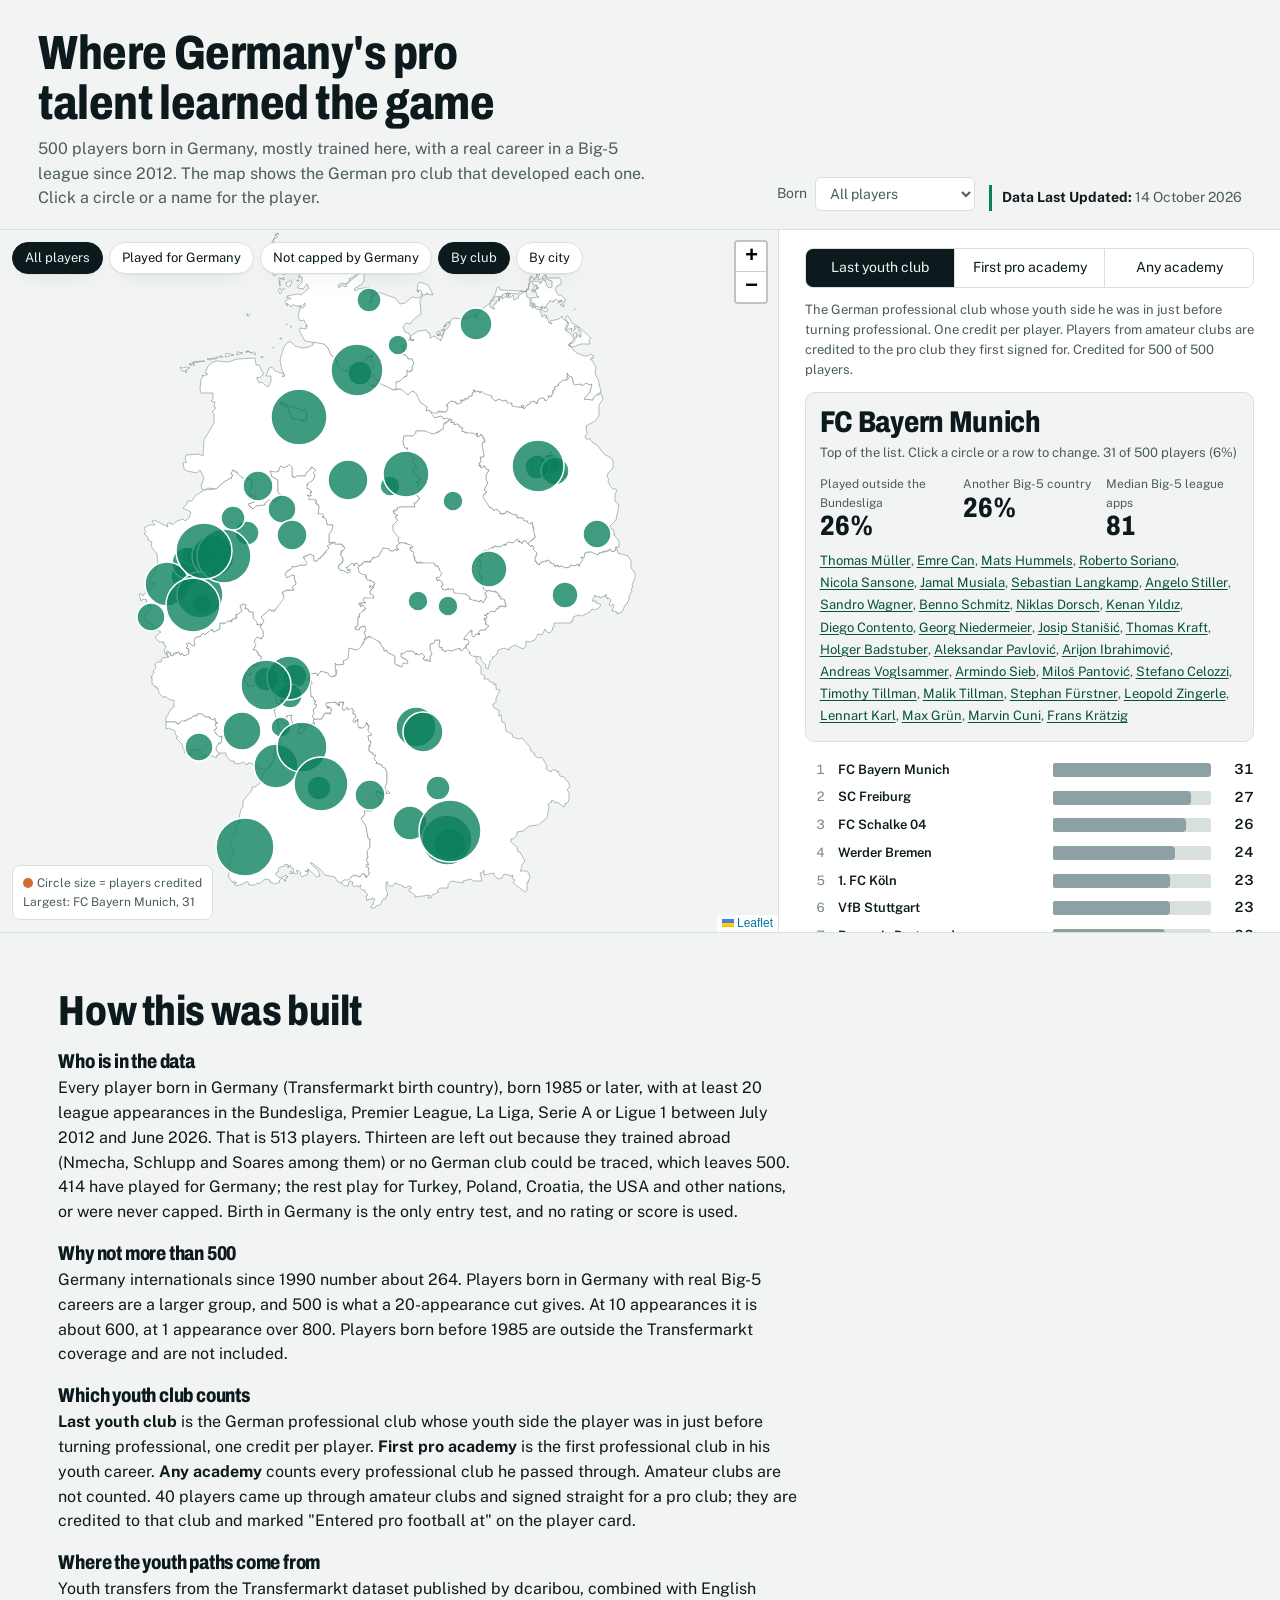
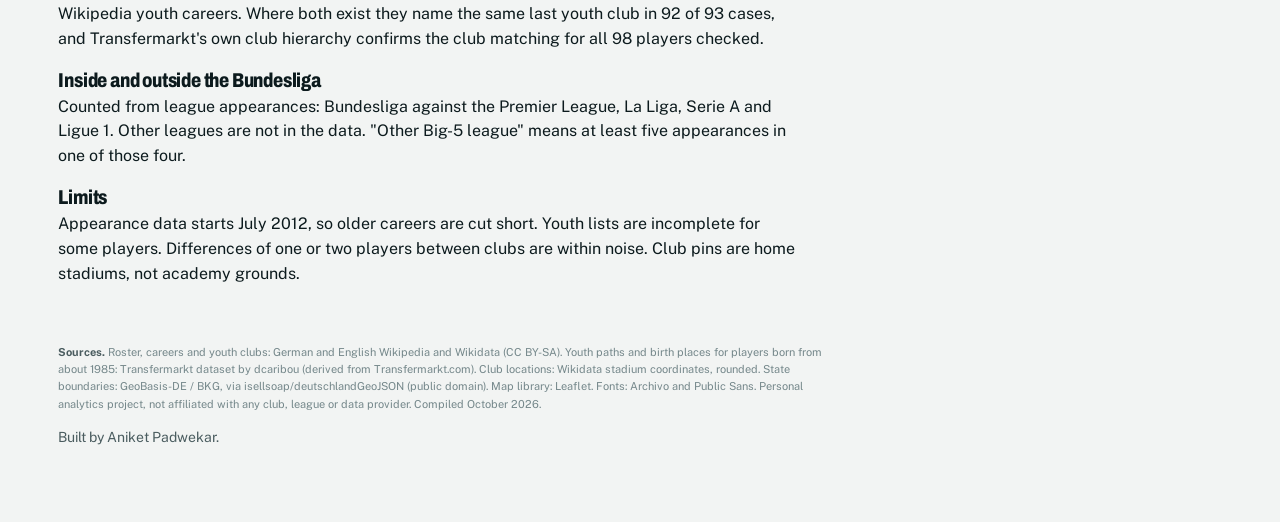
==== germany/index.html @ 5608fee8 "Add files via upload" ====
<!doctype html>
<html lang="en"><head><meta charset="utf-8"><meta name="viewport" content="width=device-width,initial-scale=1">
<title>Where Germany's pro talent learned the game</title>
<meta name="description" content="Which German clubs and cities developed the players born in Germany who built careers in Europe's top leagues? Every club, every player, on one map.">
<link rel="preconnect" href="https://fonts.googleapis.com"><link rel="preconnect" href="https://fonts.gstatic.com" crossorigin>
<link rel="stylesheet" href="https://fonts.googleapis.com/css2?family=Archivo:wdth,wght@62..125,700..900&family=Public+Sans:wght@400;600;700&display=swap">
<link rel="stylesheet" href="vendor/leaflet.css">
<link rel="stylesheet" href="assets/style.css?v=2"></head>
<body>
<header class="top">
 <div><h1>Where Germany's pro talent learned the game</h1>
 <p id="lede"></p></div>
 <div class="tools">
  <label>Born <select id="era" aria-label="Birth years"><option value="all">All players</option><option value="85">Born 1985 to 1989</option><option value="90">Born 1990 to 1994</option><option value="95">Born 1995 to 1999</option><option value="00">Born 2000 or later</option></select></label>
  <p class="stamp"><b>Data Last Updated:</b> <span id="updated"></span></p>
 </div>
</header>

<section class="stage" aria-label="Map and academy ranking">
 <div class="mapwrap">
  <div class="mapbar" role="group" aria-label="Map options">
   <button class="chip" data-grp="all" aria-pressed="true" type="button">All players</button>
   <button class="chip" data-grp="de" aria-pressed="false" type="button">Played for Germany</button>
   <button class="chip" data-grp="oth" aria-pressed="false" type="button">Not capped by Germany</button>
   <button class="chip" data-view="club" aria-pressed="true" type="button">By club</button>
   <button class="chip" data-view="city" aria-pressed="false" type="button">By city</button>
  </div>
  <div id="map" role="application" aria-label="Interactive map of German youth academies"></div>
  <div class="maplegend" id="legend"></div>
 </div>
 <aside class="side">
  <div class="seg" id="measure" role="group" aria-label="Which youth club counts">
   <button data-m="last" aria-pressed="true" type="button">Last youth club</button>
   <button data-m="first" aria-pressed="false" type="button">First pro academy</button>
   <button data-m="any" aria-pressed="false" type="button">Any academy</button>
  </div>
  <p class="hint" id="mhint"></p>
  <div id="dossier"></div>
  <ol class="rank" id="rank"></ol>
  <button class="more" id="moreBtn" type="button" hidden>Show all</button>
 </aside>
</section>

<main>
 <section class="ch" id="method"><h2>How this was built</h2>
  <div class="method">
  <h3>Who is in the data</h3><p>Every player born in Germany (Transfermarkt birth country), born 1985 or later, with at least 20 league appearances in the Bundesliga, Premier League, La Liga, Serie A or Ligue 1 between July 2012 and June 2026. That is 513 players. Thirteen are left out because they trained abroad (Nmecha, Schlupp and Soares among them) or no German club could be traced, which leaves 500. 414 have played for Germany; the rest play for Turkey, Poland, Croatia, the USA and other nations, or were never capped. Birth in Germany is the only entry test, and no rating or score is used.</p>
  <h3>Why not more than 500</h3><p>Germany internationals since 1990 number about 264. Players born in Germany with real Big-5 careers are a larger group, and 500 is what a 20-appearance cut gives. At 10 appearances it is about 600, at 1 appearance over 800. Players born before 1985 are outside the Transfermarkt coverage and are not included.</p>
  <h3>Which youth club counts</h3><p><b>Last youth club</b> is the German professional club whose youth side the player was in just before turning professional, one credit per player. <b>First pro academy</b> is the first professional club in his youth career. <b>Any academy</b> counts every professional club he passed through. Amateur clubs are not counted. 40 players came up through amateur clubs and signed straight for a pro club; they are credited to that club and marked "Entered pro football at" on the player card.</p>
  <h3>Where the youth paths come from</h3><p>Youth transfers from the Transfermarkt dataset published by dcaribou, combined with English Wikipedia youth careers. Where both exist they name the same last youth club in 92 of 93 cases, and Transfermarkt's own club hierarchy confirms the club matching for all 98 players checked.</p>
  <h3>Inside and outside the Bundesliga</h3><p>Counted from league appearances: Bundesliga against the Premier League, La Liga, Serie A and Ligue 1. Other leagues are not in the data. "Other Big-5 league" means at least five appearances in one of those four.</p>
  <h3>Limits</h3><p>Appearance data starts July 2012, so older careers are cut short. Youth lists are incomplete for some players. Differences of one or two players between clubs are within noise. Club pins are home stadiums, not academy grounds.</p></div></section>
</main>
<dialog id="card" aria-label="Player card"><button class="dx" id="cclose" type="button" aria-label="Close">&times;</button><div id="cardbody"></div></dialog>
<footer><p class="sources"><b>Sources.</b> Roster, careers and youth clubs: German and English Wikipedia and Wikidata (CC BY-SA). Youth paths and birth places for players born from about 1985: Transfermarkt dataset by dcaribou (derived from Transfermarkt.com). Club locations: Wikidata stadium coordinates, rounded. State boundaries: GeoBasis-DE / BKG, via isellsoap/deutschlandGeoJSON (public domain). Map library: Leaflet. Fonts: Archivo and Public Sans. Personal analytics project, not affiliated with any club, league or data provider. Compiled October 2026.</p><p>Built by Aniket Padwekar.</p></footer>
<script src="vendor/leaflet.js"></script><script src="assets/de.js?v=2"></script><script src="assets/data.js?v=2"></script><script src="assets/app.js?v=2"></script>
<script>(function(){if(window.parent===window)return;function p(){var h=Math.max(document.documentElement.scrollHeight,document.body.scrollHeight);parent.postMessage({gtHeight:h},'*')}window.addEventListener('load',p);window.addEventListener('resize',p);if(window.ResizeObserver)new ResizeObserver(p).observe(document.body);setTimeout(p,800)})();</script></body></html>
---- germany/vendor/leaflet.css ----
/* required styles */

.leaflet-pane,
.leaflet-tile,
.leaflet-marker-icon,
.leaflet-marker-shadow,
.leaflet-tile-container,
.leaflet-pane > svg,
.leaflet-pane > canvas,
.leaflet-zoom-box,
.leaflet-image-layer,
.leaflet-layer {
	position: absolute;
	left: 0;
	top: 0;
	}
.leaflet-container {
	overflow: hidden;
	}
.leaflet-tile,
.leaflet-marker-icon,
.leaflet-marker-shadow {
	-webkit-user-select: none;
	   -moz-user-select: none;
	        user-select: none;
	  -webkit-user-drag: none;
	}
/* Prevents IE11 from highlighting tiles in blue */
.leaflet-tile::selection {
	background: transparent;
}
/* Safari renders non-retina tile on retina better with this, but Chrome is worse */
.leaflet-safari .leaflet-tile {
	image-rendering: -webkit-optimize-contrast;
	}
/* hack that prevents hw layers "stretching" when loading new tiles */
.leaflet-safari .leaflet-tile-container {
	width: 1600px;
	height: 1600px;
	-webkit-transform-origin: 0 0;
	}
.leaflet-marker-icon,
.leaflet-marker-shadow {
	display: block;
	}
/* .leaflet-container svg: reset svg max-width decleration shipped in Joomla! (joomla.org) 3.x */
/* .leaflet-container img: map is broken in FF if you have max-width: 100% on tiles */
.leaflet-container .leaflet-overlay-pane svg {
	max-width: none !important;
	max-height: none !important;
	}
.leaflet-container .leaflet-marker-pane img,
.leaflet-container .leaflet-shadow-pane img,
.leaflet-container .leaflet-tile-pane img,
.leaflet-container img.leaflet-image-layer,
.leaflet-container .leaflet-tile {
	max-width: none !important;
	max-height: none !important;
	width: auto;
	padding: 0;
	}

.leaflet-container img.leaflet-tile {
	/* See: https://bugs.chromium.org/p/chromium/issues/detail?id=600120 */
	mix-blend-mode: plus-lighter;
}

.leaflet-container.leaflet-touch-zoom {
	-ms-touch-action: pan-x pan-y;
	touch-action: pan-x pan-y;
	}
.leaflet-container.leaflet-touch-drag {
	-ms-touch-action: pinch-zoom;
	/* Fallback for FF which doesn't support pinch-zoom */
	touch-action: none;
	touch-action: pinch-zoom;
}
.leaflet-container.leaflet-touch-drag.leaflet-touch-zoom {
	-ms-touch-action: none;
	touch-action: none;
}
.leaflet-container {
	-webkit-tap-highlight-color: transparent;
}
.leaflet-container a {
	-webkit-tap-highlight-color: rgba(51, 181, 229, 0.4);
}
.leaflet-tile {
	filter: inherit;
	visibility: hidden;
	}
.leaflet-tile-loaded {
	visibility: inherit;
	}
.leaflet-zoom-box {
	width: 0;
	height: 0;
	-moz-box-sizing: border-box;
	     box-sizing: border-box;
	z-index: 800;
	}
/* workaround for https://bugzilla.mozilla.org/show_bug.cgi?id=888319 */
.leaflet-overlay-pane svg {
	-moz-user-select: none;
	}

.leaflet-pane         { z-index: 400; }

.leaflet-tile-pane    { z-index: 200; }
.leaflet-overlay-pane { z-index: 400; }
.leaflet-shadow-pane  { z-index: 500; }
.leaflet-marker-pane  { z-index: 600; }
.leaflet-tooltip-pane   { z-index: 650; }
.leaflet-popup-pane   { z-index: 700; }

.leaflet-map-pane canvas { z-index: 100; }
.leaflet-map-pane svg    { z-index: 200; }

.leaflet-vml-shape {
	width: 1px;
	height: 1px;
	}
.lvml {
	behavior: url(#default#VML);
	display: inline-block;
	position: absolute;
	}


/* control positioning */

.leaflet-control {
	position: relative;
	z-index: 800;
	pointer-events: visiblePainted; /* IE 9-10 doesn't have auto */
	pointer-events: auto;
	}
.leaflet-top,
.leaflet-bottom {
	position: absolute;
	z-index: 1000;
	pointer-events: none;
	}
.leaflet-top {
	top: 0;
	}
.leaflet-right {
	right: 0;
	}
.leaflet-bottom {
	bottom: 0;
	}
.leaflet-left {
	left: 0;
	}
.leaflet-control {
	float: left;
	clear: both;
	}
.leaflet-right .leaflet-control {
	float: right;
	}
.leaflet-top .leaflet-control {
	margin-top: 10px;
	}
.leaflet-bottom .leaflet-control {
	margin-bottom: 10px;
	}
.leaflet-left .leaflet-control {
	margin-left: 10px;
	}
.leaflet-right .leaflet-control {
	margin-right: 10px;
	}


/* zoom and fade animations */

.leaflet-fade-anim .leaflet-popup {
	opacity: 0;
	-webkit-transition: opacity 0.2s linear;
	   -moz-transition: opacity 0.2s linear;
	        transition: opacity 0.2s linear;
	}
.leaflet-fade-anim .leaflet-map-pane .leaflet-popup {
	opacity: 1;
	}
.leaflet-zoom-animated {
	-webkit-transform-origin: 0 0;
	    -ms-transform-origin: 0 0;
	        transform-origin: 0 0;
	}
svg.leaflet-zoom-animated {
	will-change: transform;
}

.leaflet-zoom-anim .leaflet-zoom-animated {
	-webkit-transition: -webkit-transform 0.25s cubic-bezier(0,0,0.25,1);
	   -moz-transition:    -moz-transform 0.25s cubic-bezier(0,0,0.25,1);
	        transition:         transform 0.25s cubic-bezier(0,0,0.25,1);
	}
.leaflet-zoom-anim .leaflet-tile,
.leaflet-pan-anim .leaflet-tile {
	-webkit-transition: none;
	   -moz-transition: none;
	        transition: none;
	}

.leaflet-zoom-anim .leaflet-zoom-hide {
	visibility: hidden;
	}


/* cursors */

.leaflet-interactive {
	cursor: pointer;
	}
.leaflet-grab {
	cursor: -webkit-grab;
	cursor:    -moz-grab;
	cursor:         grab;
	}
.leaflet-crosshair,
.leaflet-crosshair .leaflet-interactive {
	cursor: crosshair;
	}
.leaflet-popup-pane,
.leaflet-control {
	cursor: auto;
	}
.leaflet-dragging .leaflet-grab,
.leaflet-dragging .leaflet-grab .leaflet-interactive,
.leaflet-dragging .leaflet-marker-draggable {
	cursor: move;
	cursor: -webkit-grabbing;
	cursor:    -moz-grabbing;
	cursor:         grabbing;
	}

/* marker & overlays interactivity */
.leaflet-marker-icon,
.leaflet-marker-shadow,
.leaflet-image-layer,
.leaflet-pane > svg path,
.leaflet-tile-container {
	pointer-events: none;
	}

.leaflet-marker-icon.leaflet-interactive,
.leaflet-image-layer.leaflet-interactive,
.leaflet-pane > svg path.leaflet-interactive,
svg.leaflet-image-layer.leaflet-interactive path {
	pointer-events: visiblePainted; /* IE 9-10 doesn't have auto */
	pointer-events: auto;
	}

/* visual tweaks */

.leaflet-container {
	background: #ddd;
	outline-offset: 1px;
	}
.leaflet-container a {
	color: #0078A8;
	}
.leaflet-zoom-box {
	border: 2px dotted #38f;
	background: rgba(255,255,255,0.5);
	}


/* general typography */
.leaflet-container {
	font-family: "Helvetica Neue", Arial, Helvetica, sans-serif;
	font-size: 12px;
	font-size: 0.75rem;
	line-height: 1.5;
	}


/* general toolbar styles */

.leaflet-bar {
	box-shadow: 0 1px 5px rgba(0,0,0,0.65);
	border-radius: 4px;
	}
.leaflet-bar a {
	background-color: #fff;
	border-bottom: 1px solid #ccc;
	width: 26px;
	height: 26px;
	line-height: 26px;
	display: block;
	text-align: center;
	text-decoration: none;
	color: black;
	}
.leaflet-bar a,
.leaflet-control-layers-toggle {
	background-position: 50% 50%;
	background-repeat: no-repeat;
	display: block;
	}
.leaflet-bar a:hover,
.leaflet-bar a:focus {
	background-color: #f4f4f4;
	}
.leaflet-bar a:first-child {
	border-top-left-radius: 4px;
	border-top-right-radius: 4px;
	}
.leaflet-bar a:last-child {
	border-bottom-left-radius: 4px;
	border-bottom-right-radius: 4px;
	border-bottom: none;
	}
.leaflet-bar a.leaflet-disabled {
	cursor: default;
	background-color: #f4f4f4;
	color: #bbb;
	}

.leaflet-touch .leaflet-bar a {
	width: 30px;
	height: 30px;
	line-height: 30px;
	}
.leaflet-touch .leaflet-bar a:first-child {
	border-top-left-radius: 2px;
	border-top-right-radius: 2px;
	}
.leaflet-touch .leaflet-bar a:last-child {
	border-bottom-left-radius: 2px;
	border-bottom-right-radius: 2px;
	}

/* zoom control */

.leaflet-control-zoom-in,
.leaflet-control-zoom-out {
	font: bold 18px 'Lucida Console', Monaco, monospace;
	text-indent: 1px;
	}

.leaflet-touch .leaflet-control-zoom-in, .leaflet-touch .leaflet-control-zoom-out  {
	font-size: 22px;
	}


/* layers control */

.leaflet-control-layers {
	box-shadow: 0 1px 5px rgba(0,0,0,0.4);
	background: #fff;
	border-radius: 5px;
	}
.leaflet-control-layers-toggle {
	background-image: url(images/layers.png);
	width: 36px;
	height: 36px;
	}
.leaflet-retina .leaflet-control-layers-toggle {
	background-image: url(images/layers-2x.png);
	background-size: 26px 26px;
	}
.leaflet-touch .leaflet-control-layers-toggle {
	width: 44px;
	height: 44px;
	}
.leaflet-control-layers .leaflet-control-layers-list,
.leaflet-control-layers-expanded .leaflet-control-layers-toggle {
	display: none;
	}
.leaflet-control-layers-expanded .leaflet-control-layers-list {
	display: block;
	position: relative;
	}
.leaflet-control-layers-expanded {
	padding: 6px 10px 6px 6px;
	color: #333;
	background: #fff;
	}
.leaflet-control-layers-scrollbar {
	overflow-y: scroll;
	overflow-x: hidden;
	padding-right: 5px;
	}
.leaflet-control-layers-selector {
	margin-top: 2px;
	position: relative;
	top: 1px;
	}
.leaflet-control-layers label {
	display: block;
	font-size: 13px;
	font-size: 1.08333em;
	}
.leaflet-control-layers-separator {
	height: 0;
	border-top: 1px solid #ddd;
	margin: 5px -10px 5px -6px;
	}

/* Default icon URLs */
.leaflet-default-icon-path { /* used only in path-guessing heuristic, see L.Icon.Default */
	background-image: url(images/marker-icon.png);
	}


/* attribution and scale controls */

.leaflet-container .leaflet-control-attribution {
	background: #fff;
	background: rgba(255, 255, 255, 0.8);
	margin: 0;
	}
.leaflet-control-attribution,
.leaflet-control-scale-line {
	padding: 0 5px;
	color: #333;
	line-height: 1.4;
	}
.leaflet-control-attribution a {
	text-decoration: none;
	}
.leaflet-control-attribution a:hover,
.leaflet-control-attribution a:focus {
	text-decoration: underline;
	}
.leaflet-attribution-flag {
	display: inline !important;
	vertical-align: baseline !important;
	width: 1em;
	height: 0.6669em;
	}
.leaflet-left .leaflet-control-scale {
	margin-left: 5px;
	}
.leaflet-bottom .leaflet-control-scale {
	margin-bottom: 5px;
	}
.leaflet-control-scale-line {
	border: 2px solid #777;
	border-top: none;
	line-height: 1.1;
	padding: 2px 5px 1px;
	white-space: nowrap;
	-moz-box-sizing: border-box;
	     box-sizing: border-box;
	background: rgba(255, 255, 255, 0.8);
	text-shadow: 1px 1px #fff;
	}
.leaflet-control-scale-line:not(:first-child) {
	border-top: 2px solid #777;
	border-bottom: none;
	margin-top: -2px;
	}
.leaflet-control-scale-line:not(:first-child):not(:last-child) {
	border-bottom: 2px solid #777;
	}

.leaflet-touch .leaflet-control-attribution,
.leaflet-touch .leaflet-control-layers,
.leaflet-touch .leaflet-bar {
	box-shadow: none;
	}
.leaflet-touch .leaflet-control-layers,
.leaflet-touch .leaflet-bar {
	border: 2px solid rgba(0,0,0,0.2);
	background-clip: padding-box;
	}


/* popup */

.leaflet-popup {
	position: absolute;
	text-align: center;
	margin-bottom: 20px;
	}
.leaflet-popup-content-wrapper {
	padding: 1px;
	text-align: left;
	border-radius: 12px;
	}
.leaflet-popup-content {
	margin: 13px 24px 13px 20px;
	line-height: 1.3;
	font-size: 13px;
	font-size: 1.08333em;
	min-height: 1px;
	}
.leaflet-popup-content p {
	margin: 17px 0;
	margin: 1.3em 0;
	}
.leaflet-popup-tip-container {
	width: 40px;
	height: 20px;
	position: absolute;
	left: 50%;
	margin-top: -1px;
	margin-left: -20px;
	overflow: hidden;
	pointer-events: none;
	}
.leaflet-popup-tip {
	width: 17px;
	height: 17px;
	padding: 1px;

	margin: -10px auto 0;
	pointer-events: auto;

	-webkit-transform: rotate(45deg);
	   -moz-transform: rotate(45deg);
	    -ms-transform: rotate(45deg);
	        transform: rotate(45deg);
	}
.leaflet-popup-content-wrapper,
.leaflet-popup-tip {
	background: white;
	color: #333;
	box-shadow: 0 3px 14px rgba(0,0,0,0.4);
	}
.leaflet-container a.leaflet-popup-close-button {
	position: absolute;
	top: 0;
	right: 0;
	border: none;
	text-align: center;
	width: 24px;
	height: 24px;
	font: 16px/24px Tahoma, Verdana, sans-serif;
	color: #757575;
	text-decoration: none;
	background: transparent;
	}
.leaflet-container a.leaflet-popup-close-button:hover,
.leaflet-container a.leaflet-popup-close-button:focus {
	color: #585858;
	}
.leaflet-popup-scrolled {
	overflow: auto;
	}

.leaflet-oldie .leaflet-popup-content-wrapper {
	-ms-zoom: 1;
	}
.leaflet-oldie .leaflet-popup-tip {
	width: 24px;
	margin: 0 auto;

	-ms-filter: "progid:DXImageTransform.Microsoft.Matrix(M11=0.70710678, M12=0.70710678, M21=-0.70710678, M22=0.70710678)";
	filter: progid:DXImageTransform.Microsoft.Matrix(M11=0.70710678, M12=0.70710678, M21=-0.70710678, M22=0.70710678);
	}

.leaflet-oldie .leaflet-control-zoom,
.leaflet-oldie .leaflet-control-layers,
.leaflet-oldie .leaflet-popup-content-wrapper,
.leaflet-oldie .leaflet-popup-tip {
	border: 1px solid #999;
	}


/* div icon */

.leaflet-div-icon {
	background: #fff;
	border: 1px solid #666;
	}


/* Tooltip */
/* Base styles for the element that has a tooltip */
.leaflet-tooltip {
	position: absolute;
	padding: 6px;
	background-color: #fff;
	border: 1px solid #fff;
	border-radius: 3px;
	color: #222;
	white-space: nowrap;
	-webkit-user-select: none;
	-moz-user-select: none;
	-ms-user-select: none;
	user-select: none;
	pointer-events: none;
	box-shadow: 0 1px 3px rgba(0,0,0,0.4);
	}
.leaflet-tooltip.leaflet-interactive {
	cursor: pointer;
	pointer-events: auto;
	}
.leaflet-tooltip-top:before,
.leaflet-tooltip-bottom:before,
.leaflet-tooltip-left:before,
.leaflet-tooltip-right:before {
	position: absolute;
	pointer-events: none;
	border: 6px solid transparent;
	background: transparent;
	content: "";
	}

/* Directions */

.leaflet-tooltip-bottom {
	margin-top: 6px;
}
.leaflet-tooltip-top {
	margin-top: -6px;
}
.leaflet-tooltip-bottom:before,
.leaflet-tooltip-top:before {
	left: 50%;
	margin-left: -6px;
	}
.leaflet-tooltip-top:before {
	bottom: 0;
	margin-bottom: -12px;
	border-top-color: #fff;
	}
.leaflet-tooltip-bottom:before {
	top: 0;
	margin-top: -12px;
	margin-left: -6px;
	border-bottom-color: #fff;
	}
.leaflet-tooltip-left {
	margin-left: -6px;
}
.leaflet-tooltip-right {
	margin-left: 6px;
}
.leaflet-tooltip-left:before,
.leaflet-tooltip-right:before {
	top: 50%;
	margin-top: -6px;
	}
.leaflet-tooltip-left:before {
	right: 0;
	margin-right: -12px;
	border-left-color: #fff;
	}
.leaflet-tooltip-right:before {
	left: 0;
	margin-left: -12px;
	border-right-color: #fff;
	}

/* Printing */

@media print {
	/* Prevent printers from removing background-images of controls. */
	.leaflet-control {
		-webkit-print-color-adjust: exact;
		print-color-adjust: exact;
		}
	}
---- germany/assets/style.css ----
:root{
  --bg:#F2F4F3;--panel:#FFFFFF;--ink:#0C1A1D;--ink2:#4A5C5F;--ink3:#74878A;--line:#D8E0DE;
  --accent:#0A7F5C;--accent-ink:#06523B;--hl:#C4540E;--sea:#DCE7E8;--ramp0:#E6F1EC;--ramp1:#0A7F5C;
  --s1:#2a78d6;--s2:#eb6834;--s3:#1baf7a;--s4:#eda100;--s5:#e87ba4;--s6:#6250d6;--neutral:#8DA0A3;
  --shadow:0 1px 0 rgba(12,26,29,.04),0 8px 24px -12px rgba(12,26,29,.18);
  color-scheme:light;
}
@media (prefers-color-scheme:dark){:root:where(:not([data-theme="light"])){
  --bg:#081315;--panel:#0F1F22;--ink:#E7F0EE;--ink2:#A7BBBA;--ink3:#7C9291;--line:#1F3336;
  --accent:#2FBF8F;--accent-ink:#7BE3BF;--hl:#F08A4B;--sea:#0A1B1E;--ramp0:#0F2A29;--ramp1:#2FBF8F;
  --s1:#3987e5;--s2:#d95926;--s3:#199e70;--s4:#c98500;--s5:#d55181;--s6:#9085e9;--neutral:#5D7678;color-scheme:dark}}
:root[data-theme="dark"]{
  --bg:#081315;--panel:#0F1F22;--ink:#E7F0EE;--ink2:#A7BBBA;--ink3:#7C9291;--line:#1F3336;
  --accent:#2FBF8F;--accent-ink:#7BE3BF;--hl:#F08A4B;--sea:#0A1B1E;--ramp0:#0F2A29;--ramp1:#2FBF8F;
  --s1:#3987e5;--s2:#d95926;--s3:#199e70;--s4:#c98500;--s5:#d55181;--s6:#9085e9;--neutral:#5D7678;color-scheme:dark}
*{box-sizing:border-box}
html{scroll-behavior:smooth}
body{margin:0;background:var(--bg);color:var(--ink);font:16px/1.55 "Public Sans",system-ui,sans-serif;-webkit-font-smoothing:antialiased}
h1,h2,h3{font-family:"Archivo",system-ui,sans-serif;font-stretch:80%;font-weight:800;letter-spacing:-.01em;line-height:1.05;margin:0}
a{color:var(--accent-ink)}
button,select,input{font:inherit;color:inherit}
:focus-visible{outline:2px solid var(--accent);outline-offset:2px}
.num{font-variant-numeric:tabular-nums}
.top{display:flex;align-items:flex-end;justify-content:space-between;gap:24px;flex-wrap:wrap;padding:28px clamp(16px,3vw,40px) 18px}
.top h1{font-size:clamp(30px,4vw,48px);max-width:20ch}
.top p{margin:8px 0 0;max-width:62ch;color:var(--ink2)}
.stamp{font-size:14px;color:var(--ink2);border-left:3px solid var(--accent);padding:2px 0 2px 10px;margin:0}
.stamp b{color:var(--ink)}
.tools{display:flex;gap:14px;align-items:center;flex-wrap:wrap}
.tools label{font-size:14px;color:var(--ink2);display:flex;gap:8px;align-items:center}
select{background:var(--panel);border:1px solid var(--line);border-radius:6px;padding:7px 10px}
.stage{display:grid;grid-template-columns:minmax(0,1.55fr) minmax(320px,1fr);gap:0;border-top:1px solid var(--line);border-bottom:1px solid var(--line);background:var(--panel)}
#map{height:min(78vh,760px);min-height:460px;background:var(--sea)}
.mapwrap{position:relative}
.mapbar{position:absolute;z-index:500;left:12px;top:12px;display:flex;gap:6px;flex-wrap:wrap}
.chip{background:var(--panel);border:1px solid var(--line);border-radius:999px;padding:5px 12px;font-size:13px;cursor:pointer;box-shadow:var(--shadow)}
.chip[aria-pressed="true"]{background:var(--ink);color:var(--bg);border-color:var(--ink)}
.maplegend{position:absolute;z-index:500;left:12px;bottom:12px;background:var(--panel);border:1px solid var(--line);border-radius:8px;padding:8px 10px;font-size:12px;color:var(--ink2);max-width:260px}
.maplegend .ramp{height:8px;border-radius:4px;margin:4px 0;background:linear-gradient(90deg,var(--ramp0),var(--ramp1))}
.maplegend .row{display:flex;justify-content:space-between}
.maplegend i{display:inline-block;width:10px;height:10px;border-radius:50%;background:var(--hl);opacity:.85;vertical-align:-1px;margin-right:4px}
.side{padding:18px clamp(14px,2vw,26px) 22px;max-height:min(78vh,760px);overflow:auto;border-left:1px solid var(--line)}
.seg{display:flex;border:1px solid var(--line);border-radius:8px;overflow:hidden;margin-bottom:12px}
.seg button{flex:1;background:transparent;border:0;padding:8px 6px;cursor:pointer;font-size:14px;border-right:1px solid var(--line)}
.seg button:last-child{border-right:0}
.seg button[aria-pressed="true"]{background:var(--ink);color:var(--bg)}
.hint{font-size:13px;color:var(--ink2);margin:0 0 12px}
.rank{list-style:none;margin:0;padding:0}
.rank li{display:grid;grid-template-columns:auto 2.4em 1fr 2.4em;gap:8px;align-items:center;padding:3px 0;cursor:pointer;border-radius:6px}
.rank li:hover{background:color-mix(in srgb,var(--accent) 8%,transparent)}
.rank li[aria-selected="true"]{background:color-mix(in srgb,var(--hl) 14%,transparent)}
.rank .bar{height:14px;background:var(--line);border-radius:2px;position:relative}
.rank .bar i{position:absolute;inset:0 auto 0 0;background:var(--neutral);border-radius:2px 4px 4px 2px}
.rank li[aria-selected="true"] .bar i{background:var(--hl)}
.rank b{font-size:13px}
.rank .v{text-align:right;font-size:14px;font-weight:600}
.flag{display:inline-block;vertical-align:-2px;border-radius:2px;box-shadow:0 0 0 1px rgba(0,0,0,.18)}
.dossier{border:1px solid var(--line);border-radius:10px;padding:14px;margin-bottom:14px;background:var(--bg)}
.dossier h3{font-size:30px;display:flex;gap:10px;align-items:center}
.dossier dl{display:grid;grid-template-columns:repeat(3,1fr);gap:10px;margin:12px 0 0}
.dossier dt{font-size:12px;color:var(--ink2)}
.dossier dd{margin:0;font-family:"Archivo",sans-serif;font-stretch:80%;font-weight:800;font-size:28px;line-height:1}
.dossier .names{font-size:13px;color:var(--ink2);margin:10px 0 0}
.dossier button.x{float:right;background:none;border:0;cursor:pointer;color:var(--ink2);font-size:13px;text-decoration:underline}
main{max-width:1240px;margin:0 auto;padding:0 clamp(16px,3vw,40px)}
section.ch{padding:56px 0 8px}
section.ch>h2{font-size:clamp(28px,3.4vw,42px);max-width:22ch}
section.ch>p.lede{max-width:64ch;color:var(--ink2);margin:10px 0 22px}
.grid2{display:grid;grid-template-columns:repeat(2,minmax(0,1fr));gap:28px}
.fig{background:var(--panel);border:1px solid var(--line);border-radius:10px;padding:16px 16px 12px}
.fig h3{font-size:20px;margin-bottom:2px}
.fig p.cap{font-size:13px;color:var(--ink2);margin:0 0 8px}
.chart svg{display:block;width:100%;height:auto;overflow:visible}
.chart text{font:13px "Public Sans",sans-serif;fill:var(--ink2)}
.legend{display:flex;gap:6px 14px;flex-wrap:wrap;font-size:13px;margin:6px 0 0;color:var(--ink)}
.legend span{display:inline-flex;gap:6px;align-items:center}
.legend i{width:10px;height:10px;border-radius:2px;display:inline-block}
table{border-collapse:collapse;width:100%;font-size:14px}
th,td{padding:7px 8px;border-bottom:1px solid var(--line);text-align:right}
th:first-child,td:first-child{text-align:left}
th{font-weight:600;color:var(--ink2);font-size:13px}
td .mini{display:inline-block;height:8px;background:var(--neutral);border-radius:2px;vertical-align:middle;margin-right:6px}
tr.sel td{background:color-mix(in srgb,var(--hl) 12%,transparent)}
.filters{display:flex;gap:10px;flex-wrap:wrap;margin:0 0 16px}
.filters input[type=search]{background:var(--panel);border:1px solid var(--line);border-radius:6px;padding:7px 10px;min-width:220px}
.cards{display:grid;grid-template-columns:repeat(auto-fill,minmax(168px,1fr));gap:14px}
.pc{background:var(--panel);border:1px solid var(--line);border-radius:10px;overflow:hidden;cursor:pointer;text-align:left;padding:0;display:flex;flex-direction:column}
.pc:hover{border-color:var(--accent)}
.ph{aspect-ratio:4/4.4;background:linear-gradient(160deg,color-mix(in srgb,var(--accent) 22%,var(--panel)),var(--panel));position:relative;display:grid;place-items:center;overflow:hidden}
.ph img{position:absolute;inset:0;width:100%;height:100%;object-fit:cover;object-position:50% 18%}
.ph .mono{font-family:"Archivo",sans-serif;font-stretch:75%;font-weight:800;font-size:56px;color:color-mix(in srgb,var(--ink) 35%,transparent)}
.pc .meta{padding:9px 11px 11px}
.pc .nm{font-weight:700;line-height:1.2;font-size:15px}
.pc .sub{font-size:12.5px;color:var(--ink2);margin-top:3px;display:flex;gap:8px;align-items:center;flex-wrap:wrap}
.more{margin:18px auto 0;display:block;background:var(--panel);border:1px solid var(--line);border-radius:8px;padding:9px 18px;cursor:pointer}
dialog{border:1px solid var(--line);border-radius:14px;background:var(--panel);color:var(--ink);padding:0;width:min(760px,94vw);max-height:92vh;overflow:auto}
dialog::backdrop{background:rgba(3,10,12,.6)}
.dx{position:sticky;top:8px;float:right;margin:8px;background:var(--bg);border:1px solid var(--line);border-radius:50%;width:34px;height:34px;cursor:pointer;font-size:18px;line-height:1}
.dg{display:grid;grid-template-columns:230px 1fr;gap:0}
.dg .ph{aspect-ratio:auto;min-height:300px;height:100%}
.dg .body{padding:20px 22px 22px}
.dg h3{font-size:34px}
.kv{display:grid;grid-template-columns:repeat(3,1fr);gap:10px;margin:14px 0}
.kv div{background:var(--bg);border-radius:8px;padding:8px 10px}
.kv dt{font-size:12px;color:var(--ink2)}.kv dd{margin:0;font-weight:700;font-size:17px}
.path{list-style:none;margin:6px 0 0;padding:0 0 0 14px;border-left:2px solid var(--line)}
.path li{font-size:14px;padding:3px 0;display:flex;gap:8px;align-items:center}
.credit{font-size:11px;color:var(--ink3);margin-top:12px}
.tags{display:flex;gap:6px;flex-wrap:wrap;margin:8px 0}
.tags span{font-size:12px;border:1px solid var(--line);border-radius:999px;padding:2px 9px;background:var(--bg)}
.method{max-width:74ch}
.method h3{font-size:20px;margin:18px 0 4px}
.method p{margin:0 0 6px}
footer{padding:44px clamp(16px,3vw,40px) 60px;color:var(--ink2);font-size:14px;max-width:1240px;margin:0 auto}
.tip{position:fixed;z-index:2000;pointer-events:none;background:var(--ink);color:var(--bg);border-radius:6px;padding:6px 9px;font-size:12.5px;max-width:260px;opacity:0;transition:opacity .1s}
.leaflet-tooltip{font-family:"Public Sans",sans-serif}
.pop b{display:block;margin-bottom:4px}
.pop button{display:block;background:none;border:0;padding:1px 0;color:var(--accent-ink);cursor:pointer;text-align:left;text-decoration:underline;font-size:13px}
@media (max-width:940px){
  .stage{grid-template-columns:1fr}
  .side{max-height:none;border-left:0;border-top:1px solid var(--line)}
  #map{height:62vh}
  .grid2{grid-template-columns:1fr}
  .dg{grid-template-columns:1fr}.dg .ph{min-height:220px}
}
@media (prefers-reduced-motion:reduce){html{scroll-behavior:auto}}

footer .sources{font-size:11px;line-height:1.55;color:var(--ink3);max-width:110ch;margin:0 0 14px}
footer .sources b{color:var(--ink2)}

.figbar{display:flex;gap:12px;align-items:center;margin-bottom:10px;font-size:15px}.figbar label{display:flex;gap:10px;align-items:center;font-weight:600}
.legend{font-size:14px}
.pop{min-width:150px;max-height:260px;overflow:auto}.pop button{font-size:14px;padding:3px 0;color:var(--accent-ink);text-decoration:underline;text-underline-offset:2px;cursor:pointer}.pop button:hover{text-decoration-thickness:2px}
.leaflet-popup-content-wrapper{background:var(--panel);color:var(--ink)}.leaflet-popup-tip{background:var(--panel)}

/* German talent page */
.stage{border-bottom:1px solid var(--line)}
.dossier .names .nm{background:none;border:0;padding:0;color:var(--accent-ink);text-decoration:underline;text-underline-offset:2px;cursor:pointer;font-size:13px}
.dossier .names{line-height:1.7}
.rank li{grid-template-columns:1.6em minmax(0,1.3fr) 1fr 2.2em}
.rank b{overflow:hidden;text-overflow:ellipsis;white-space:nowrap;font-weight:600}
#moreBtn{margin:12px 0 0;display:block}
@media (max-width:940px){.mapbar{max-width:calc(100% - 24px)}}
@media (max-width:600px){.chip{font-size:12px;padding:4px 9px}.mapbar{gap:4px}.top h1{font-size:30px}}
#map{background:var(--bg)}
.leaflet-container{background:var(--bg)}
path.deland{fill:var(--panel);stroke:var(--ink3);stroke-opacity:.55}
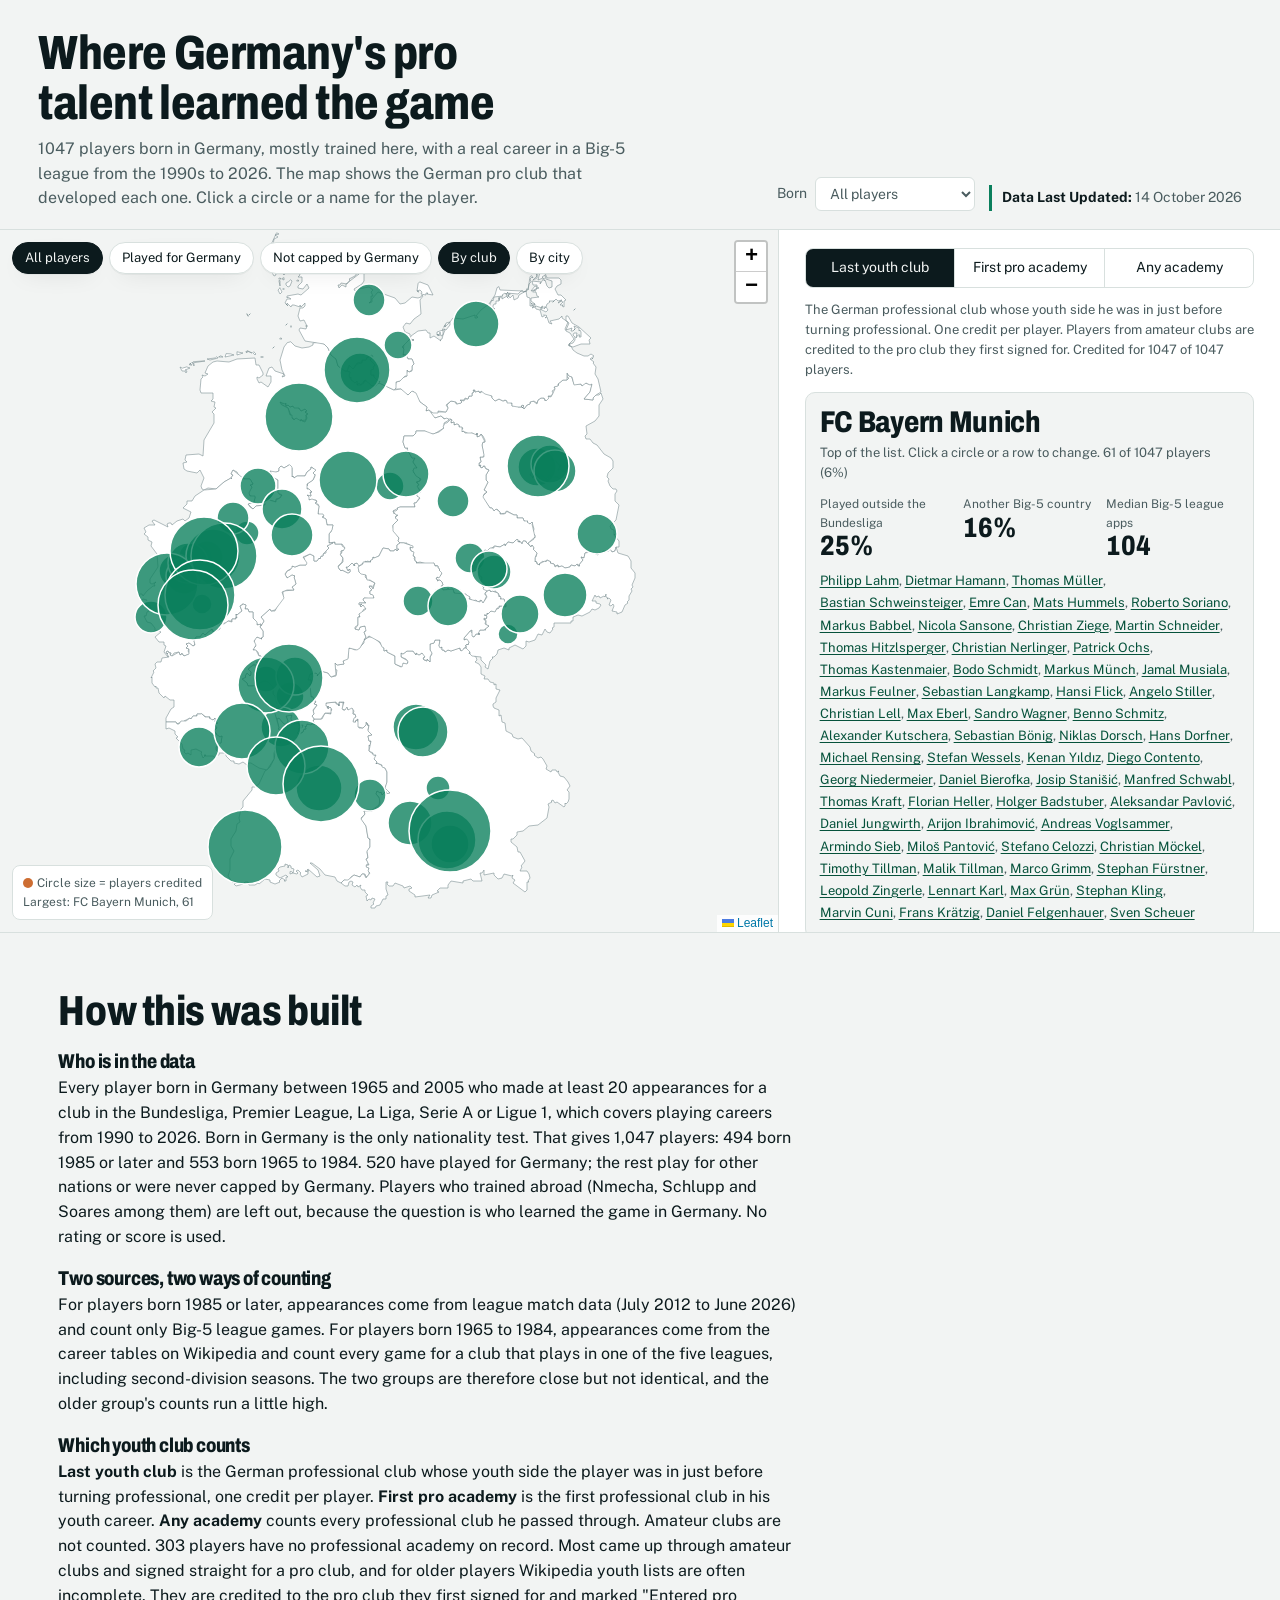
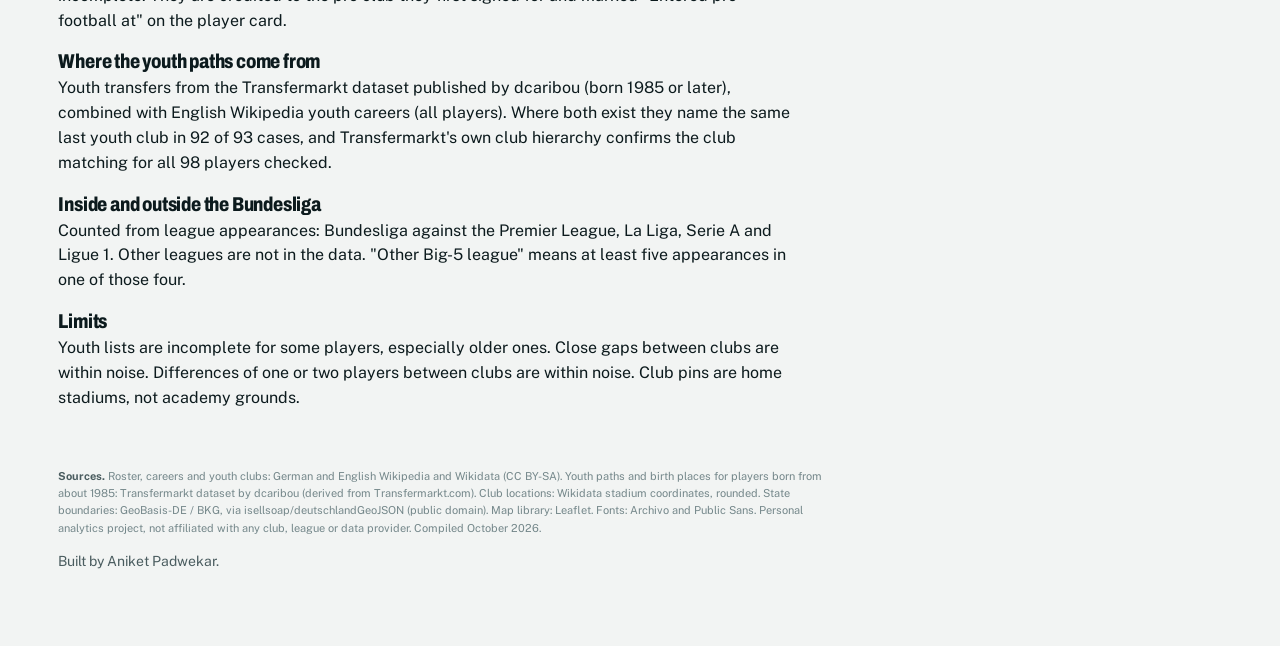
==== commit aa707356: "Add files via upload" ====
--- a/germany/index.html
+++ b/germany/index.html
@@ -11,7 +11,7 @@
  <div><h1>Where Germany's pro talent learned the game</h1>
  <p id="lede"></p></div>
  <div class="tools">
-  <label>Born <select id="era" aria-label="Birth years"><option value="all">All players</option><option value="85">Born 1985 to 1989</option><option value="90">Born 1990 to 1994</option><option value="95">Born 1995 to 1999</option><option value="00">Born 2000 or later</option></select></label>
+  <label>Born <select id="era" aria-label="Birth years"><option value="all">All players</option><option value="65">Born 1965 to 1974</option><option value="75">Born 1975 to 1984</option><option value="85">Born 1985 to 1989</option><option value="90">Born 1990 to 1994</option><option value="95">Born 1995 to 1999</option><option value="00">Born 2000 or later</option></select></label>
   <p class="stamp"><b>Data Last Updated:</b> <span id="updated"></span></p>
  </div>
 </header>
@@ -44,14 +44,14 @@
 <main>
  <section class="ch" id="method"><h2>How this was built</h2>
   <div class="method">
-  <h3>Who is in the data</h3><p>Every player born in Germany (Transfermarkt birth country), born 1985 or later, with at least 20 league appearances in the Bundesliga, Premier League, La Liga, Serie A or Ligue 1 between July 2012 and June 2026. That is 513 players. Thirteen are left out because they trained abroad (Nmecha, Schlupp and Soares among them) or no German club could be traced, which leaves 500. 414 have played for Germany; the rest play for Turkey, Poland, Croatia, the USA and other nations, or were never capped. Birth in Germany is the only entry test, and no rating or score is used.</p>
-  <h3>Why not more than 500</h3><p>Germany internationals since 1990 number about 264. Players born in Germany with real Big-5 careers are a larger group, and 500 is what a 20-appearance cut gives. At 10 appearances it is about 600, at 1 appearance over 800. Players born before 1985 are outside the Transfermarkt coverage and are not included.</p>
-  <h3>Which youth club counts</h3><p><b>Last youth club</b> is the German professional club whose youth side the player was in just before turning professional, one credit per player. <b>First pro academy</b> is the first professional club in his youth career. <b>Any academy</b> counts every professional club he passed through. Amateur clubs are not counted. 40 players came up through amateur clubs and signed straight for a pro club; they are credited to that club and marked "Entered pro football at" on the player card.</p>
-  <h3>Where the youth paths come from</h3><p>Youth transfers from the Transfermarkt dataset published by dcaribou, combined with English Wikipedia youth careers. Where both exist they name the same last youth club in 92 of 93 cases, and Transfermarkt's own club hierarchy confirms the club matching for all 98 players checked.</p>
+  <h3>Who is in the data</h3><p>Every player born in Germany between 1965 and 2005 who made at least 20 appearances for a club in the Bundesliga, Premier League, La Liga, Serie A or Ligue 1, which covers playing careers from 1990 to 2026. Born in Germany is the only nationality test. That gives 1,047 players: 494 born 1985 or later and 553 born 1965 to 1984. 520 have played for Germany; the rest play for other nations or were never capped by Germany. Players who trained abroad (Nmecha, Schlupp and Soares among them) are left out, because the question is who learned the game in Germany. No rating or score is used.</p>
+  <h3>Two sources, two ways of counting</h3><p>For players born 1985 or later, appearances come from league match data (July 2012 to June 2026) and count only Big-5 league games. For players born 1965 to 1984, appearances come from the career tables on Wikipedia and count every game for a club that plays in one of the five leagues, including second-division seasons. The two groups are therefore close but not identical, and the older group's counts run a little high.</p>
+  <h3>Which youth club counts</h3><p><b>Last youth club</b> is the German professional club whose youth side the player was in just before turning professional, one credit per player. <b>First pro academy</b> is the first professional club in his youth career. <b>Any academy</b> counts every professional club he passed through. Amateur clubs are not counted. 303 players have no professional academy on record. Most came up through amateur clubs and signed straight for a pro club, and for older players Wikipedia youth lists are often incomplete. They are credited to the pro club they first signed for and marked "Entered pro football at" on the player card.</p>
+  <h3>Where the youth paths come from</h3><p>Youth transfers from the Transfermarkt dataset published by dcaribou (born 1985 or later), combined with English Wikipedia youth careers (all players). Where both exist they name the same last youth club in 92 of 93 cases, and Transfermarkt's own club hierarchy confirms the club matching for all 98 players checked.</p>
   <h3>Inside and outside the Bundesliga</h3><p>Counted from league appearances: Bundesliga against the Premier League, La Liga, Serie A and Ligue 1. Other leagues are not in the data. "Other Big-5 league" means at least five appearances in one of those four.</p>
-  <h3>Limits</h3><p>Appearance data starts July 2012, so older careers are cut short. Youth lists are incomplete for some players. Differences of one or two players between clubs are within noise. Club pins are home stadiums, not academy grounds.</p></div></section>
+  <h3>Limits</h3><p>Youth lists are incomplete for some players, especially older ones. Close gaps between clubs are within noise. Differences of one or two players between clubs are within noise. Club pins are home stadiums, not academy grounds.</p></div></section>
 </main>
 <dialog id="card" aria-label="Player card"><button class="dx" id="cclose" type="button" aria-label="Close">&times;</button><div id="cardbody"></div></dialog>
 <footer><p class="sources"><b>Sources.</b> Roster, careers and youth clubs: German and English Wikipedia and Wikidata (CC BY-SA). Youth paths and birth places for players born from about 1985: Transfermarkt dataset by dcaribou (derived from Transfermarkt.com). Club locations: Wikidata stadium coordinates, rounded. State boundaries: GeoBasis-DE / BKG, via isellsoap/deutschlandGeoJSON (public domain). Map library: Leaflet. Fonts: Archivo and Public Sans. Personal analytics project, not affiliated with any club, league or data provider. Compiled October 2026.</p><p>Built by Aniket Padwekar.</p></footer>
-<script src="vendor/leaflet.js"></script><script src="assets/de.js?v=2"></script><script src="assets/data.js?v=2"></script><script src="assets/app.js?v=2"></script>
+<script src="vendor/leaflet.js"></script><script src="assets/de.js?v=2"></script><script src="assets/data.js?v=3"></script><script src="assets/app.js?v=3"></script>
 <script>(function(){if(window.parent===window)return;function p(){var h=Math.max(document.documentElement.scrollHeight,document.body.scrollHeight);parent.postMessage({gtHeight:h},'*')}window.addEventListener('load',p);window.addEventListener('resize',p);if(window.ResizeObserver)new ResizeObserver(p).observe(document.body);setTimeout(p,800)})();</script></body></html>
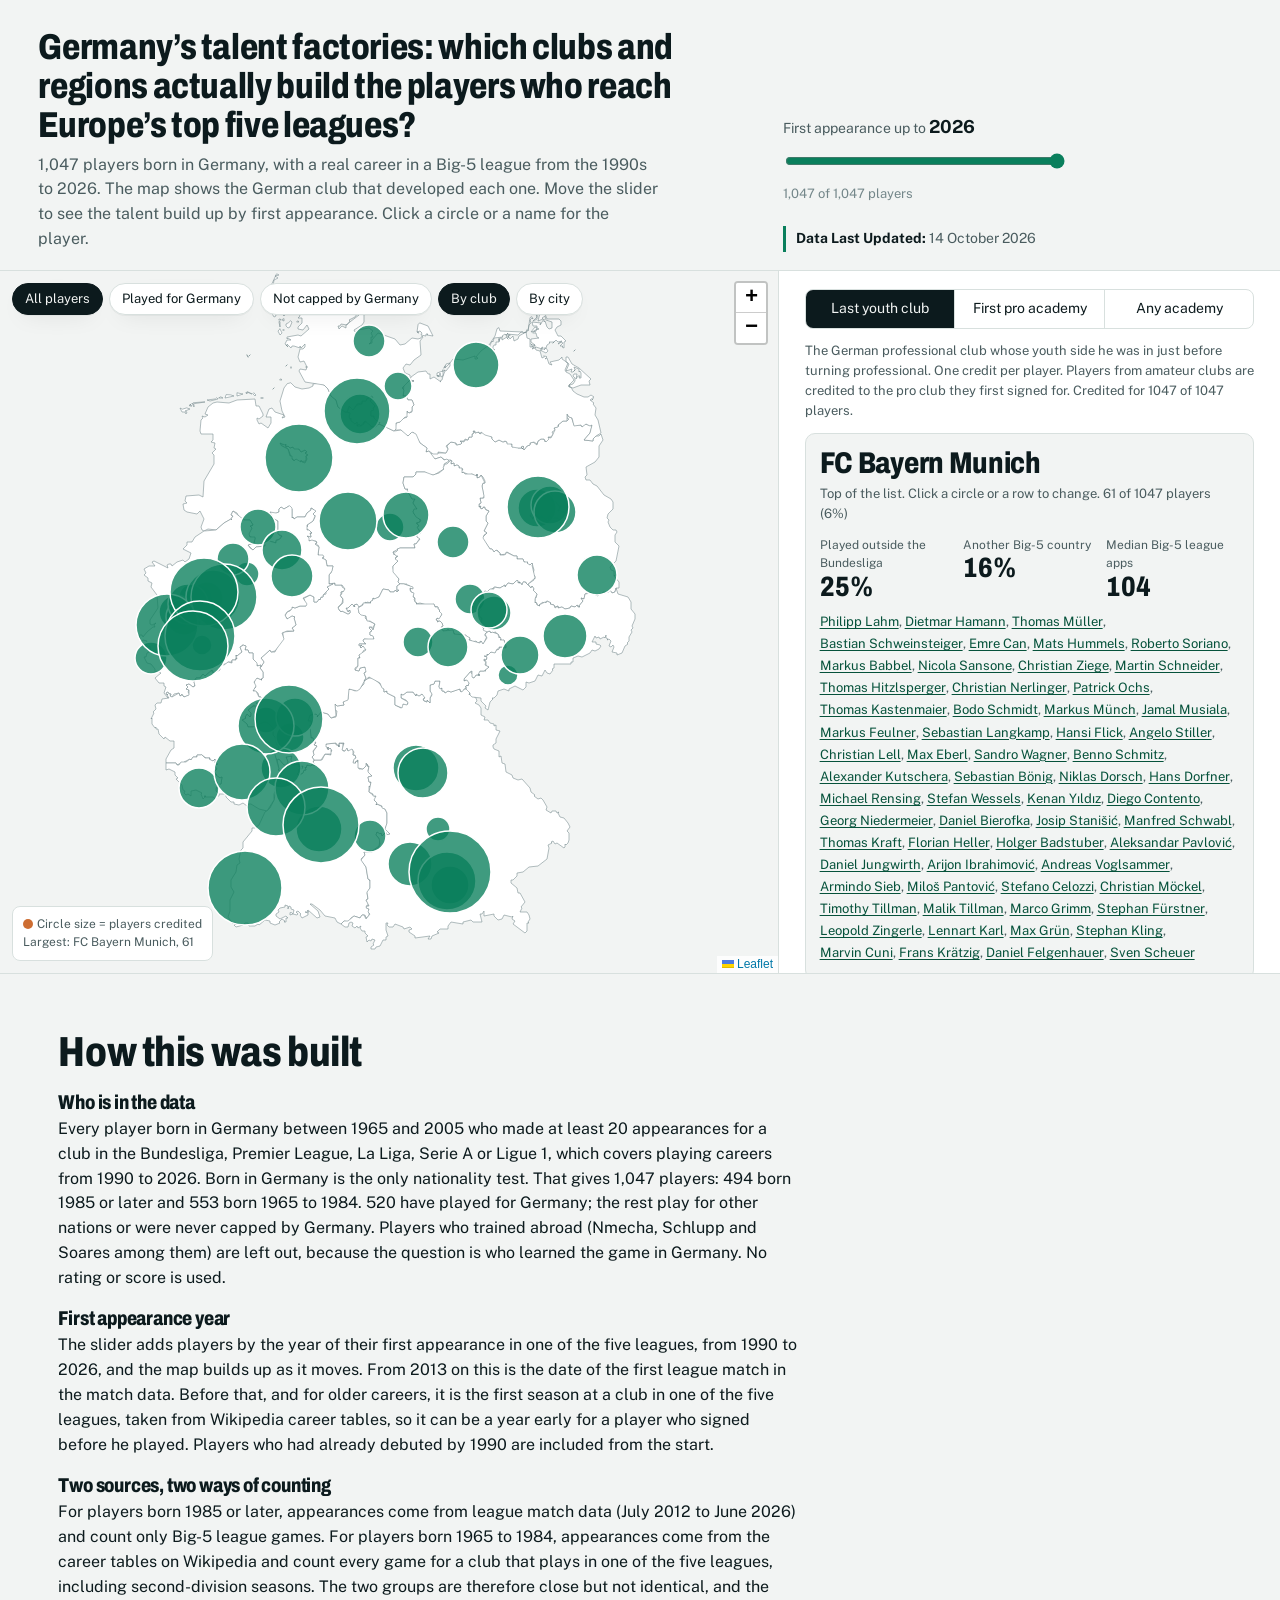
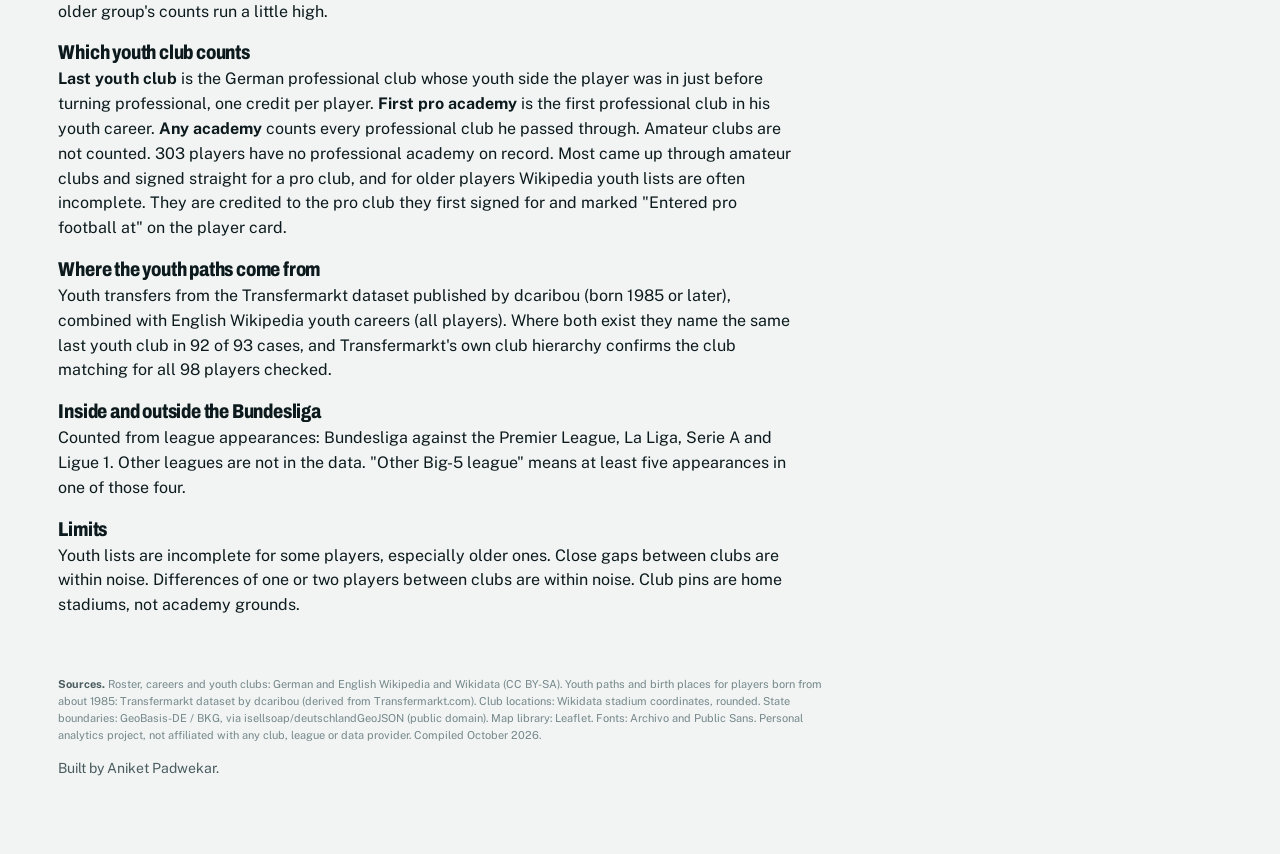
==== commit e20dea57: "Add files via upload" ====
--- a/germany/index.html
+++ b/germany/index.html
@@ -1,17 +1,17 @@
 <!doctype html>
 <html lang="en"><head><meta charset="utf-8"><meta name="viewport" content="width=device-width,initial-scale=1">
-<title>Where Germany's pro talent learned the game</title>
-<meta name="description" content="Which German clubs and cities developed the players born in Germany who built careers in Europe's top leagues? Every club, every player, on one map.">
+<title>Germany’s talent factories: which clubs and regions actually build the players who reach Europe’s top five leagues?</title>
+<meta name="description" content="Which German clubs and regions build the players who reach Europe's top five leagues? Every club, every player, on one map.">
 <link rel="preconnect" href="https://fonts.googleapis.com"><link rel="preconnect" href="https://fonts.gstatic.com" crossorigin>
 <link rel="stylesheet" href="https://fonts.googleapis.com/css2?family=Archivo:wdth,wght@62..125,700..900&family=Public+Sans:wght@400;600;700&display=swap">
 <link rel="stylesheet" href="vendor/leaflet.css">
-<link rel="stylesheet" href="assets/style.css?v=2"></head>
+<link rel="stylesheet" href="assets/style.css?v=4"></head>
 <body>
 <header class="top">
- <div><h1>Where Germany's pro talent learned the game</h1>
+ <div><h1 class="long">Germany’s talent factories: which clubs and regions actually build the players who reach Europe’s top five leagues?</h1>
  <p id="lede"></p></div>
  <div class="tools">
-  <label>Born <select id="era" aria-label="Birth years"><option value="all">All players</option><option value="65">Born 1965 to 1974</option><option value="75">Born 1975 to 1984</option><option value="85">Born 1985 to 1989</option><option value="90">Born 1990 to 1994</option><option value="95">Born 1995 to 1999</option><option value="00">Born 2000 or later</option></select></label>
+  <div class="yr"><label for="yr">First appearance up to <b id="yrv">2026</b></label><input id="yr" type="range" min="1990" max="2026" step="1" value="2026"><span id="yrn" class="yrn"></span></div>
   <p class="stamp"><b>Data Last Updated:</b> <span id="updated"></span></p>
  </div>
 </header>
@@ -45,6 +45,7 @@
  <section class="ch" id="method"><h2>How this was built</h2>
   <div class="method">
   <h3>Who is in the data</h3><p>Every player born in Germany between 1965 and 2005 who made at least 20 appearances for a club in the Bundesliga, Premier League, La Liga, Serie A or Ligue 1, which covers playing careers from 1990 to 2026. Born in Germany is the only nationality test. That gives 1,047 players: 494 born 1985 or later and 553 born 1965 to 1984. 520 have played for Germany; the rest play for other nations or were never capped by Germany. Players who trained abroad (Nmecha, Schlupp and Soares among them) are left out, because the question is who learned the game in Germany. No rating or score is used.</p>
+  <h3>First appearance year</h3><p>The slider adds players by the year of their first appearance in one of the five leagues, from 1990 to 2026, and the map builds up as it moves. From 2013 on this is the date of the first league match in the match data. Before that, and for older careers, it is the first season at a club in one of the five leagues, taken from Wikipedia career tables, so it can be a year early for a player who signed before he played. Players who had already debuted by 1990 are included from the start.</p>
   <h3>Two sources, two ways of counting</h3><p>For players born 1985 or later, appearances come from league match data (July 2012 to June 2026) and count only Big-5 league games. For players born 1965 to 1984, appearances come from the career tables on Wikipedia and count every game for a club that plays in one of the five leagues, including second-division seasons. The two groups are therefore close but not identical, and the older group's counts run a little high.</p>
   <h3>Which youth club counts</h3><p><b>Last youth club</b> is the German professional club whose youth side the player was in just before turning professional, one credit per player. <b>First pro academy</b> is the first professional club in his youth career. <b>Any academy</b> counts every professional club he passed through. Amateur clubs are not counted. 303 players have no professional academy on record. Most came up through amateur clubs and signed straight for a pro club, and for older players Wikipedia youth lists are often incomplete. They are credited to the pro club they first signed for and marked "Entered pro football at" on the player card.</p>
   <h3>Where the youth paths come from</h3><p>Youth transfers from the Transfermarkt dataset published by dcaribou (born 1985 or later), combined with English Wikipedia youth careers (all players). Where both exist they name the same last youth club in 92 of 93 cases, and Transfermarkt's own club hierarchy confirms the club matching for all 98 players checked.</p>
@@ -53,5 +54,5 @@
 </main>
 <dialog id="card" aria-label="Player card"><button class="dx" id="cclose" type="button" aria-label="Close">&times;</button><div id="cardbody"></div></dialog>
 <footer><p class="sources"><b>Sources.</b> Roster, careers and youth clubs: German and English Wikipedia and Wikidata (CC BY-SA). Youth paths and birth places for players born from about 1985: Transfermarkt dataset by dcaribou (derived from Transfermarkt.com). Club locations: Wikidata stadium coordinates, rounded. State boundaries: GeoBasis-DE / BKG, via isellsoap/deutschlandGeoJSON (public domain). Map library: Leaflet. Fonts: Archivo and Public Sans. Personal analytics project, not affiliated with any club, league or data provider. Compiled October 2026.</p><p>Built by Aniket Padwekar.</p></footer>
-<script src="vendor/leaflet.js"></script><script src="assets/de.js?v=2"></script><script src="assets/data.js?v=3"></script><script src="assets/app.js?v=3"></script>
+<script src="vendor/leaflet.js"></script><script src="assets/de.js?v=2"></script><script src="assets/data.js?v=4"></script><script src="assets/app.js?v=5"></script>
 <script>(function(){if(window.parent===window)return;function p(){var h=Math.max(document.documentElement.scrollHeight,document.body.scrollHeight);parent.postMessage({gtHeight:h},'*')}window.addEventListener('load',p);window.addEventListener('resize',p);if(window.ResizeObserver)new ResizeObserver(p).observe(document.body);setTimeout(p,800)})();</script></body></html>
--- a/germany/assets/style.css
+++ b/germany/assets/style.css
@@ -145,3 +145,8 @@
 #map{background:var(--bg)}
 .leaflet-container{background:var(--bg)}
 path.deland{fill:var(--panel);stroke:var(--ink3);stroke-opacity:.55}
+
+.yr{min-width:min(100%,280px);font-size:14px;color:var(--ink2)}.yr label{display:block;margin-bottom:4px}.yr b{color:var(--ink);font-size:18px}
+.yrrow{display:flex;align-items:center;gap:10px}.yr input[type=range]{flex:1;accent-color:var(--accent);height:28px;cursor:pointer}.yrn{display:block;margin-top:2px;font-size:13px;color:var(--ink3)}
+
+.top h1.long{font-size:clamp(24px,3vw,36px);max-width:34ch;line-height:1.08}.yr input[type=range]{width:100%}
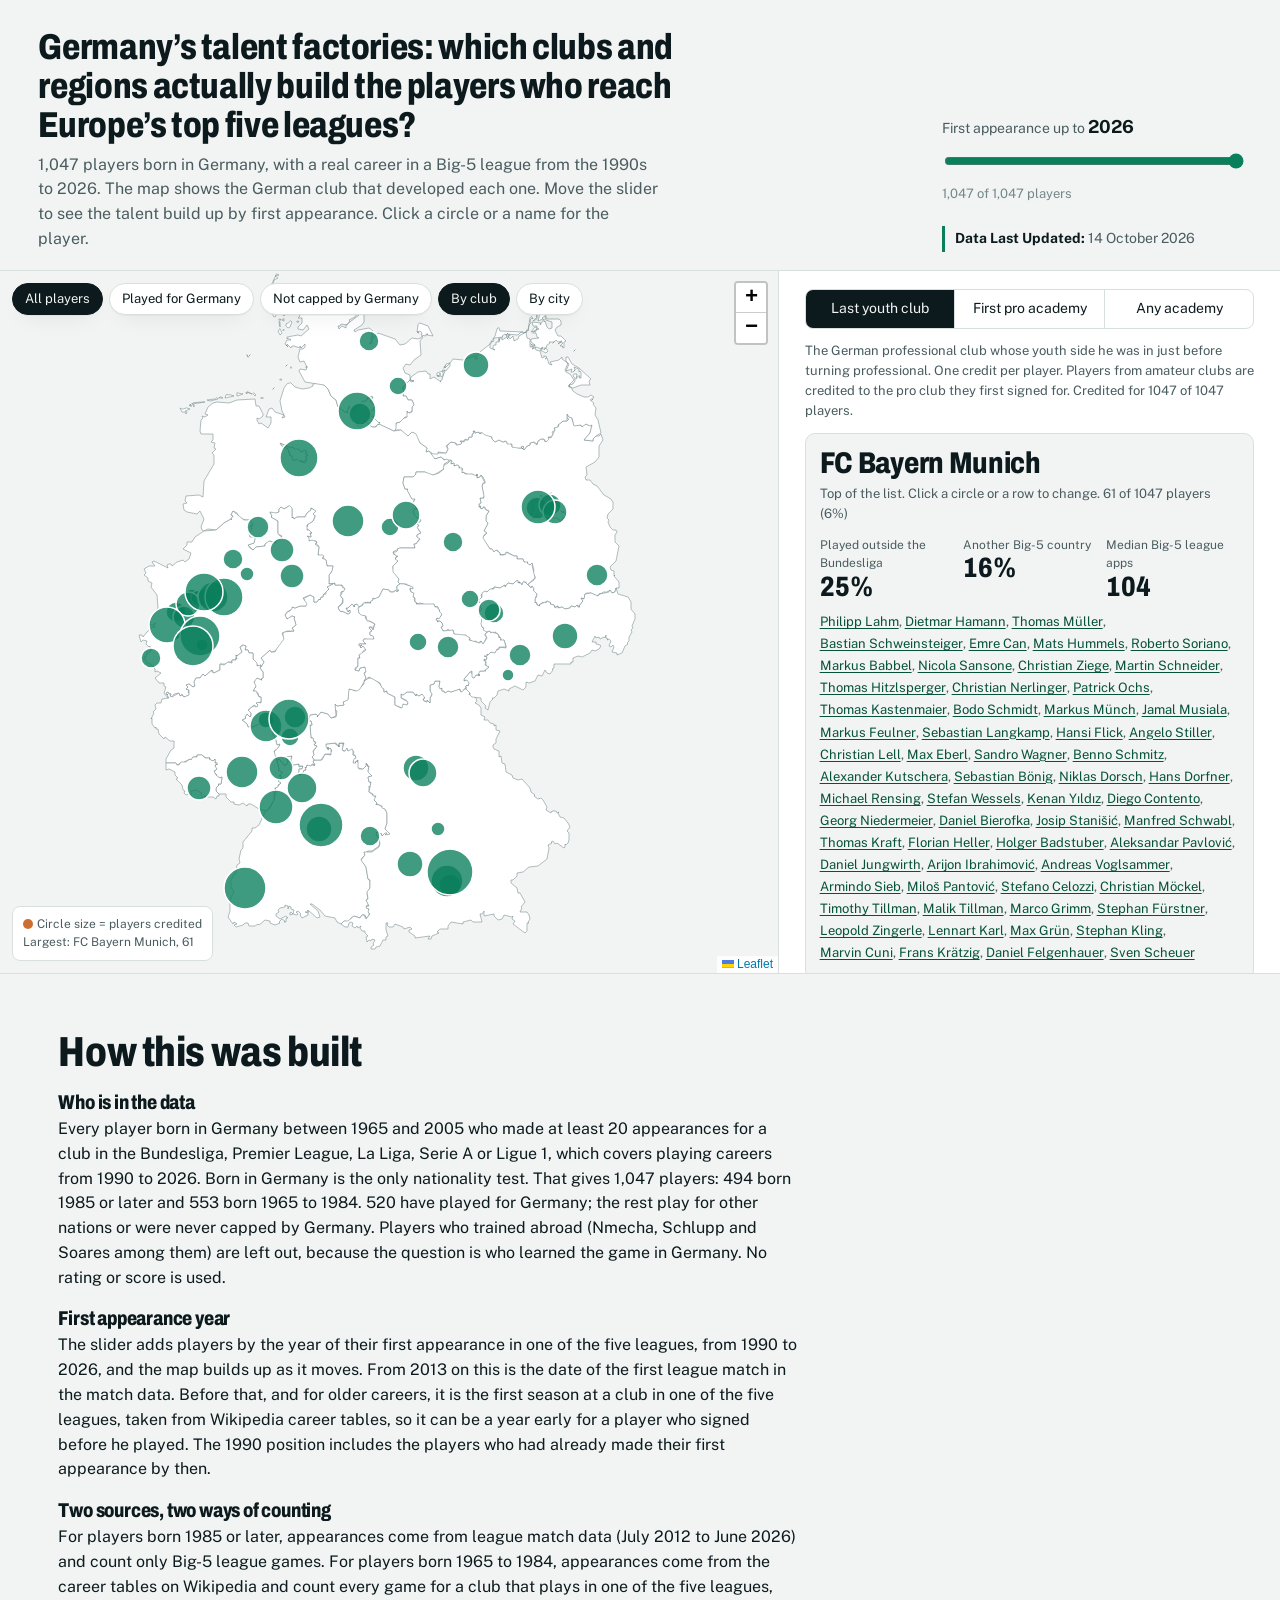
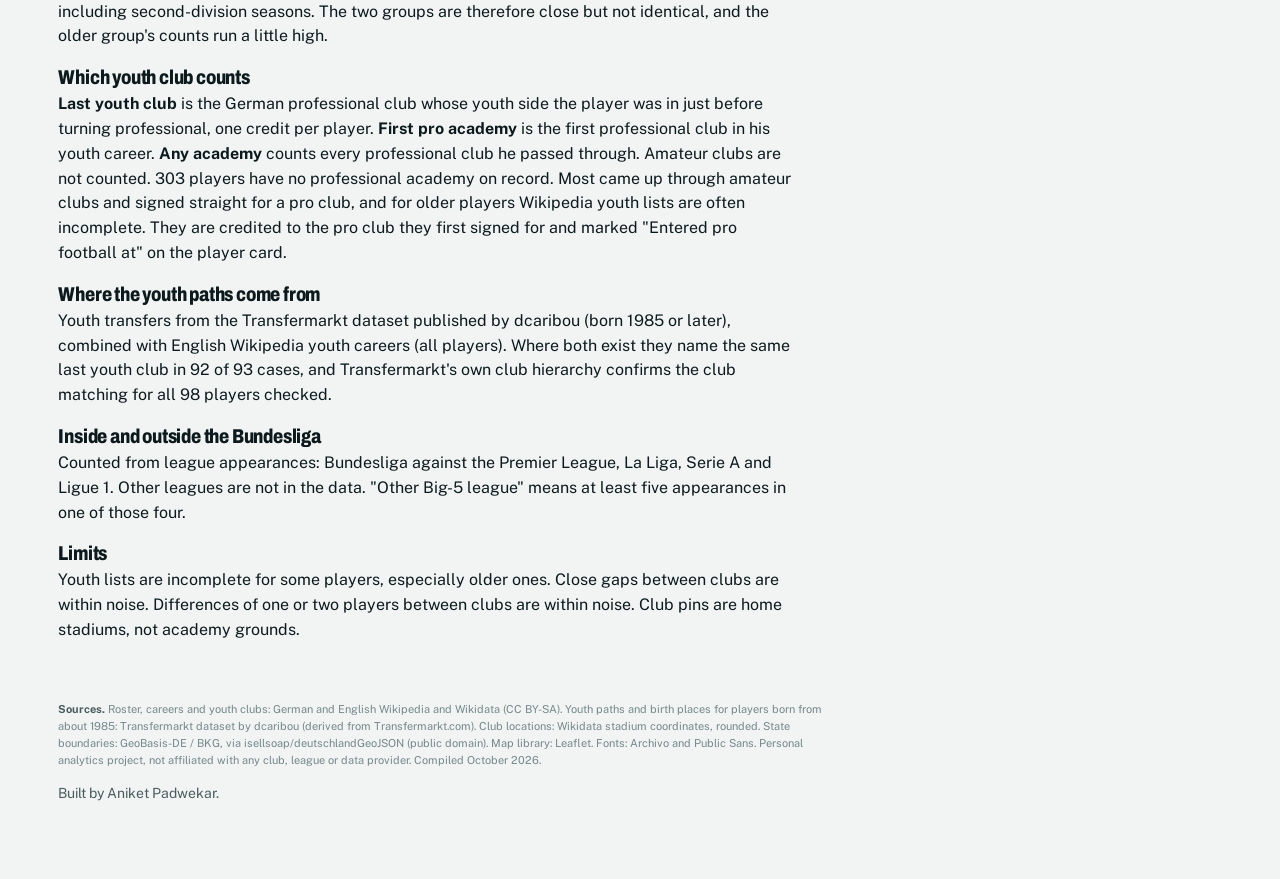
==== commit 89c55f80: "Add files via upload" ====
--- a/germany/index.html
+++ b/germany/index.html
@@ -5,7 +5,7 @@
 <link rel="preconnect" href="https://fonts.googleapis.com"><link rel="preconnect" href="https://fonts.gstatic.com" crossorigin>
 <link rel="stylesheet" href="https://fonts.googleapis.com/css2?family=Archivo:wdth,wght@62..125,700..900&family=Public+Sans:wght@400;600;700&display=swap">
 <link rel="stylesheet" href="vendor/leaflet.css">
-<link rel="stylesheet" href="assets/style.css?v=4"></head>
+<link rel="stylesheet" href="assets/style.css?v=6"></head>
 <body>
 <header class="top">
  <div><h1 class="long">Germany’s talent factories: which clubs and regions actually build the players who reach Europe’s top five leagues?</h1>
@@ -45,7 +45,7 @@
  <section class="ch" id="method"><h2>How this was built</h2>
   <div class="method">
   <h3>Who is in the data</h3><p>Every player born in Germany between 1965 and 2005 who made at least 20 appearances for a club in the Bundesliga, Premier League, La Liga, Serie A or Ligue 1, which covers playing careers from 1990 to 2026. Born in Germany is the only nationality test. That gives 1,047 players: 494 born 1985 or later and 553 born 1965 to 1984. 520 have played for Germany; the rest play for other nations or were never capped by Germany. Players who trained abroad (Nmecha, Schlupp and Soares among them) are left out, because the question is who learned the game in Germany. No rating or score is used.</p>
-  <h3>First appearance year</h3><p>The slider adds players by the year of their first appearance in one of the five leagues, from 1990 to 2026, and the map builds up as it moves. From 2013 on this is the date of the first league match in the match data. Before that, and for older careers, it is the first season at a club in one of the five leagues, taken from Wikipedia career tables, so it can be a year early for a player who signed before he played. Players who had already debuted by 1990 are included from the start.</p>
+  <h3>First appearance year</h3><p>The slider adds players by the year of their first appearance in one of the five leagues, from 1990 to 2026, and the map builds up as it moves. From 2013 on this is the date of the first league match in the match data. Before that, and for older careers, it is the first season at a club in one of the five leagues, taken from Wikipedia career tables, so it can be a year early for a player who signed before he played. The 1990 position includes the players who had already made their first appearance by then.</p>
   <h3>Two sources, two ways of counting</h3><p>For players born 1985 or later, appearances come from league match data (July 2012 to June 2026) and count only Big-5 league games. For players born 1965 to 1984, appearances come from the career tables on Wikipedia and count every game for a club that plays in one of the five leagues, including second-division seasons. The two groups are therefore close but not identical, and the older group's counts run a little high.</p>
   <h3>Which youth club counts</h3><p><b>Last youth club</b> is the German professional club whose youth side the player was in just before turning professional, one credit per player. <b>First pro academy</b> is the first professional club in his youth career. <b>Any academy</b> counts every professional club he passed through. Amateur clubs are not counted. 303 players have no professional academy on record. Most came up through amateur clubs and signed straight for a pro club, and for older players Wikipedia youth lists are often incomplete. They are credited to the pro club they first signed for and marked "Entered pro football at" on the player card.</p>
   <h3>Where the youth paths come from</h3><p>Youth transfers from the Transfermarkt dataset published by dcaribou (born 1985 or later), combined with English Wikipedia youth careers (all players). Where both exist they name the same last youth club in 92 of 93 cases, and Transfermarkt's own club hierarchy confirms the club matching for all 98 players checked.</p>
@@ -54,5 +54,5 @@
 </main>
 <dialog id="card" aria-label="Player card"><button class="dx" id="cclose" type="button" aria-label="Close">&times;</button><div id="cardbody"></div></dialog>
 <footer><p class="sources"><b>Sources.</b> Roster, careers and youth clubs: German and English Wikipedia and Wikidata (CC BY-SA). Youth paths and birth places for players born from about 1985: Transfermarkt dataset by dcaribou (derived from Transfermarkt.com). Club locations: Wikidata stadium coordinates, rounded. State boundaries: GeoBasis-DE / BKG, via isellsoap/deutschlandGeoJSON (public domain). Map library: Leaflet. Fonts: Archivo and Public Sans. Personal analytics project, not affiliated with any club, league or data provider. Compiled October 2026.</p><p>Built by Aniket Padwekar.</p></footer>
-<script src="vendor/leaflet.js"></script><script src="assets/de.js?v=2"></script><script src="assets/data.js?v=4"></script><script src="assets/app.js?v=5"></script>
+<script src="vendor/leaflet.js"></script><script src="assets/de.js?v=2"></script><script src="assets/data.js?v=4"></script><script src="assets/app.js?v=7"></script>
 <script>(function(){if(window.parent===window)return;function p(){var h=Math.max(document.documentElement.scrollHeight,document.body.scrollHeight);parent.postMessage({gtHeight:h},'*')}window.addEventListener('load',p);window.addEventListener('resize',p);if(window.ResizeObserver)new ResizeObserver(p).observe(document.body);setTimeout(p,800)})();</script></body></html>
--- a/germany/assets/style.css
+++ b/germany/assets/style.css
@@ -150,3 +150,6 @@
 .yrrow{display:flex;align-items:center;gap:10px}.yr input[type=range]{flex:1;accent-color:var(--accent);height:28px;cursor:pointer}.yrn{display:block;margin-top:2px;font-size:13px;color:var(--ink3)}
 
 .top h1.long{font-size:clamp(24px,3vw,36px);max-width:34ch;line-height:1.08}.yr input[type=range]{width:100%}
+
+.tools{align-items:flex-start}.yr{width:300px;max-width:100%;flex:none}.yrn{min-height:1.4em;white-space:nowrap}.yr label{white-space:nowrap}
+.top>div:first-child{flex:1 1 520px;max-width:720px}.top h1.long{max-width:none}.top .tools{flex:0 0 300px}
